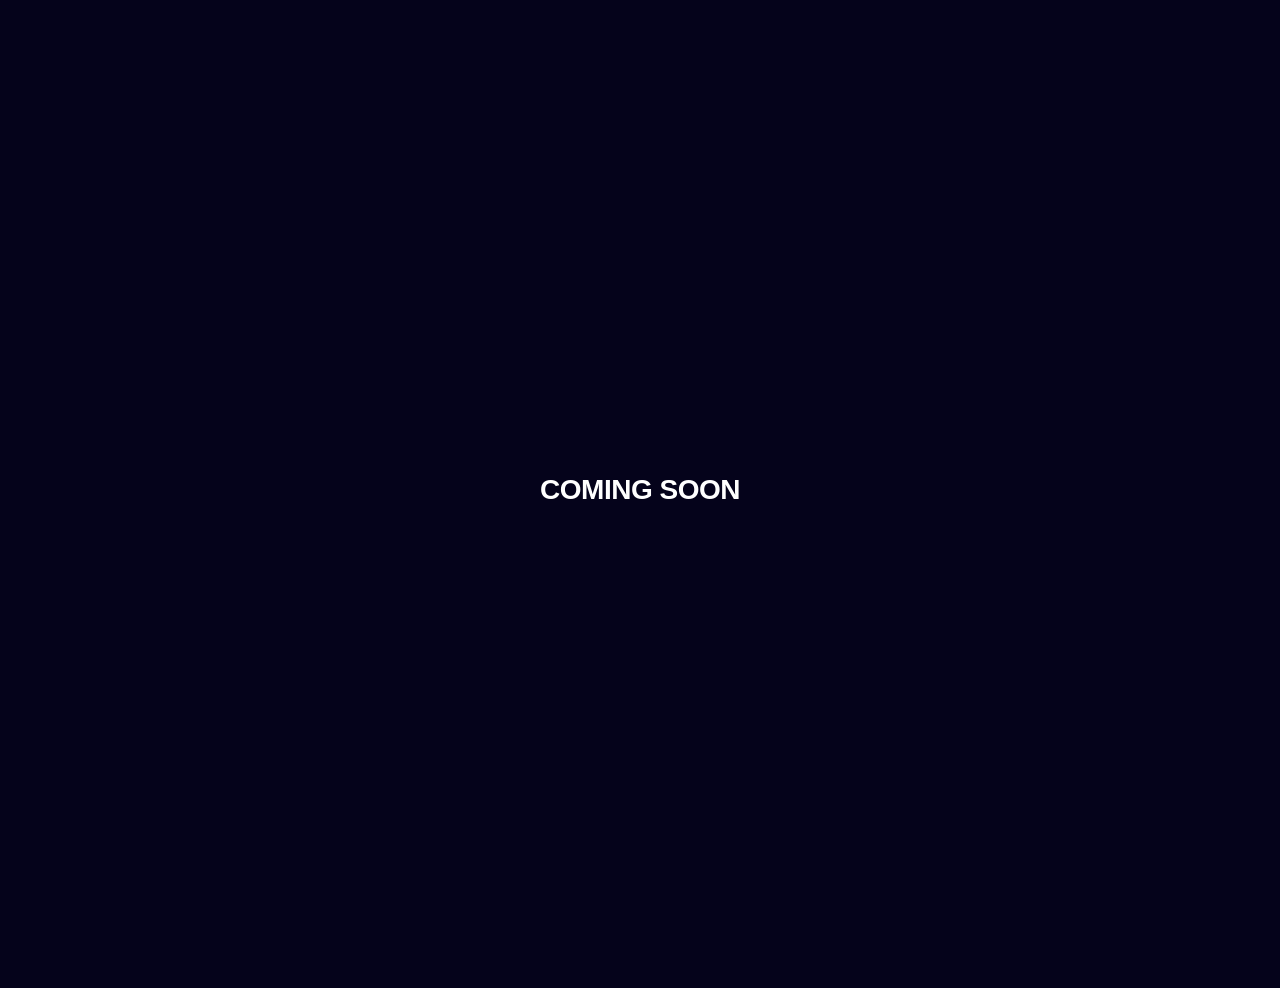
==== about.html @ 297348b5 "Add files via upload" ====
<!DOCTYPE html>
<html lang="en">
<head>
    <meta charset="UTF-8">
    <meta name="viewport" content="width=device-width, initial-scale=1.0">
    <title>About me</title>
    <link rel="stylesheet" href="style.css">
</head>
<body>
    <h1 class="coming">COMING SOON</h1>
</body>
</html>
---- style.css ----
body {
            font-family: Arial, sans-serif;
            background-color: #05031b;
            color: #333;
            margin: 0;
            padding: 40px 20px;
        }
        .container {
            max-width: 800px;
            margin: auto;
            background-color: #ffffff;
            padding: 35px;
            border-radius: 16px;
            text-align: center;
        }
        .badge {
            display: inline-flex; /* Changed to flex so we can space items */
            align-items: center;
            gap: 20px;            /* <--- Controls distance between hyperlinks */
            background: #f1f1f1;
            color: #111;
            font-size: 12px;
            font-weight: 700;
            letter-spacing: 0.5px;
            gap: 50px;
            padding: 8px 45px;    /* Adjusted padding to make it wider/roomier */
            border-radius: 20px;
            margin-bottom: 16px;
        }
        .badge a {
            text-decoration: none;
            color: inherit;
        }
        .badge a:hover{
            color: #1A0DAB;
            transition: 0.3s;
        }
        .profile {
            width: 80px;
            height: 80px;
            background-color: #111;
            border-radius: 50%;
            margin: 0 auto 16px;
            display: flex;
            align-items: center;
            justify-content: center;
            font-size: 28px;
            font-weight: 800;
            color: white;
            letter-spacing: 1px;
        }
        h1 {
            margin: 0 0 8px;
            font-size: 28px;
            letter-spacing: -0.5px;
        }
        .description {
            color: #666;
            line-height: 1.6;
            margin: 0 auto 28px;
            max-width: 480px;
            font-size: 15px;
        }
        .boxes {
            display: flex;
            gap: 15px;
            margin-bottom: 30px;
            text-align: left;
        }
        .box {
            flex: 1;
            background-color: white;
            border: 1.5px solid #e5e7eb;
            padding: 20px 16px;
            border-radius: 12px;
        }
        .box h3 {
            margin: 0 0 6px;
            font-size: 15px;
        }
        .box p {
            color: #666;
            font-size: 13px;
            line-height: 1.5;
            margin: 0 0 10px;
            }
        .price {
            font-weight: 800;
            font-size: 14px;
            color: #111;
        }
        .contact {
            display: flex;
            flex-direction: column;
            gap: 12px;
            padding-top: 24px;
            margin-top: 24px;
            border-top: 1px solid #dddddd;
        }
        .contact a {
            text-decoration: none !important;
            text-align: center;
            padding: 14px 20px;
            border-radius: 10px;
            font-weight: 700;
            font-size: 15px;
            display: block;
        }
        /* 1st = WhatsApp - main black */
        .contact a:nth-child(1) {
            background: #111;
            color: white;
        }
        /* 2nd = Call - white with border */
        .contact a:nth-child(2) {
            background: white;
            color: #111;
            border: 1.5px solid #111;
        }
        /* 3rd = Maps - small gray */
        .contact a:nth-child(3) {
            background: transparent;
            color: #777;
            font-size: 13px;
            padding: 8px;
        }
        .footer {
            margin-top: 20px;
            font-size: 12px;
            color: #999;
        }
        @media (max-width: 600px) {
            .boxes {
                flex-direction: column;
            }
            .container {
                padding: 28px 20px;
            }
        }
        .coming{
            display: flex;
            justify-content: center;
            align-items: center;
            color: white;
            height: 100vh
             }
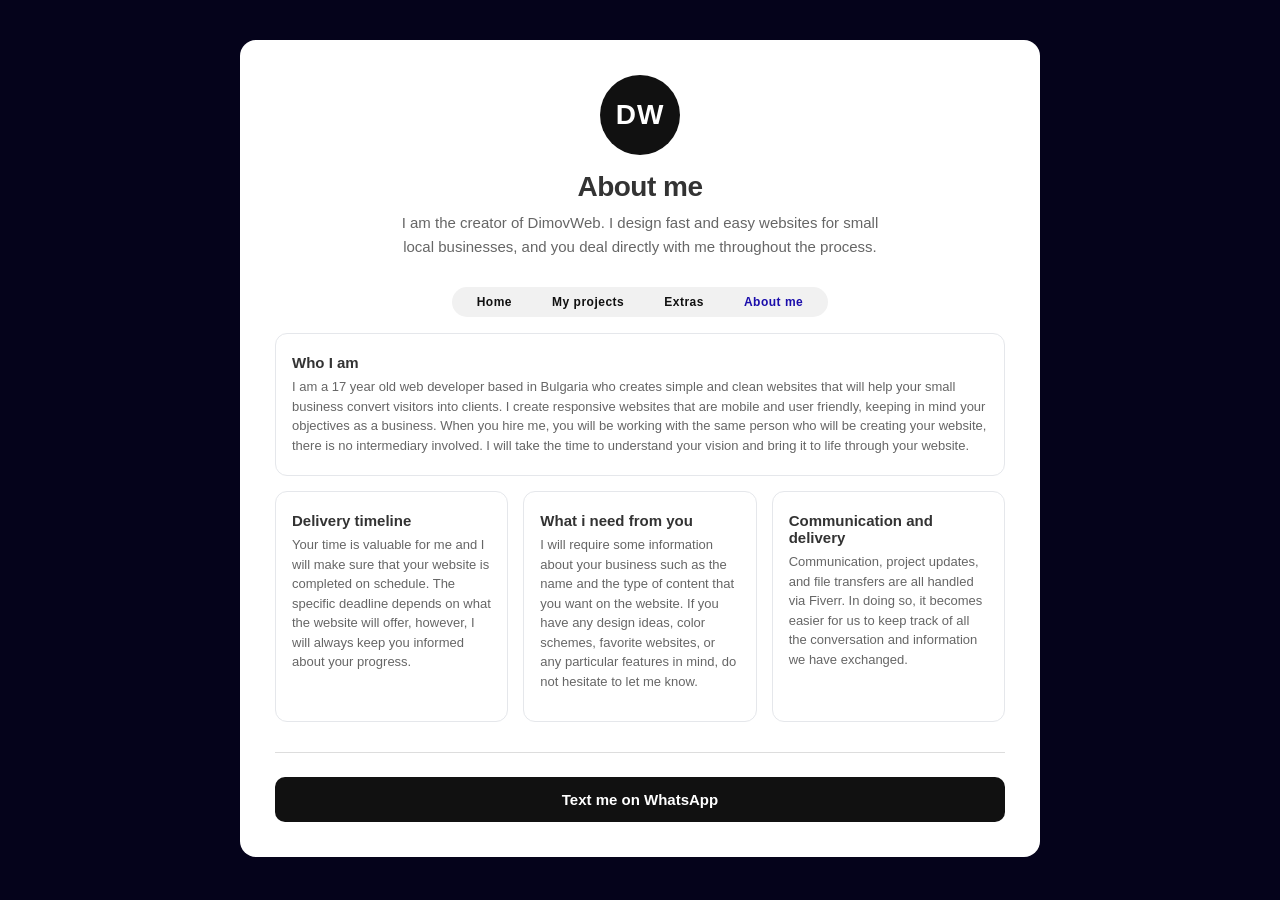
==== commit de11f47c: "Revamp About page with new layout and information Updated the About page with new content and styles" ====
--- a/about.html
+++ b/about.html
@@ -1,12 +1,93 @@
 <!DOCTYPE html>
 <html lang="en">
+
 <head>
     <meta charset="UTF-8">
     <meta name="viewport" content="width=device-width, initial-scale=1.0">
-    <title>About me</title>
+    <title>About me | DimovWeb</title>
     <link rel="stylesheet" href="style.css">
+    <style>
+        /* only extras for the About page, everything else comes from style.css */
+        .badge a.active {
+            color: #1A0DAB;
+        }
+
+        .about-box {
+            background-color: white;
+            border: 1.5px solid #e5e7eb;
+            padding: 20px 16px;
+            border-radius: 12px;
+            text-align: left;
+            margin-bottom: 15px;
+        }
+
+        .about-box h3 {
+            margin: 0 0 6px;
+            font-size: 15px;
+        }
+
+        .about-box p {
+            color: #666;
+            font-size: 13px;
+            line-height: 1.5;
+            margin: 0;
+        }
+
+        .about-box p+p {
+            margin-top: 10px;
+        }
+    </style>
 </head>
+
 <body>
-    <h1 class="coming">COMING SOON</h1>
+    <div class="container">
+        <div class="profile">DW</div>
+        <h1>About me</h1>
+        <p class="description">
+            I am the creator of DimovWeb. I design fast and easy websites for small local businesses, and you deal
+            directly with me throughout the process.
+        </p>
+        <div class="badge">
+            <a href="index.html">Home</a>
+            <a href="work.html">My projects</a>
+            <a href="pricing.html">Extras</a>
+            <a href="about.html" class="active">About me</a>
+        </div>
+
+        <div class="about-box">
+            <h3>Who I am</h3>
+            <p>I am a 17 year old web developer based in Bulgaria who creates simple and clean websites that will
+                help your small business convert visitors into clients. I create responsive websites that are mobile
+                and user friendly, keeping in mind your objectives as a business. When you hire me, you will be
+                working with the same person who will be creating your website, there is no intermediary involved. I
+                will take the time to understand your vision and bring it to life through your website.
+            </p>
+        </div>
+
+        <div class="boxes">
+            <div class="box">
+                <h3>Delivery timeline</h3>
+                <p>Your time is valuable for me and I will make sure that your website is completed on schedule.
+                    The specific deadline depends on what the website will offer, however, I will
+                    always keep you informed about your progress.</p>
+            </div>
+            <div class="box">
+                <h3>What i need from you</h3>
+                <p>I will require some information about your business such as the name and the type of content that you
+                    want on the website. If you have any design ideas, color schemes, favorite websites, or any
+                    particular features in mind, do not hesitate to let me know.</p>
+            </div>
+            <div class="box">
+                <h3>Communication and delivery</h3>
+                <p>Communication, project updates, and file transfers are all handled via Fiverr. In doing so, it
+                    becomes easier for us to keep track of all the conversation and information we have exchanged.</p>
+            </div>
+        </div>
+
+        <div class="contact">
+            <a href="https://wa.me/359894344200?text=Hello!">Text me on WhatsApp</a>
+        </div>
+    </div>
 </body>
-</html>+
+</html>
--- a/style.css
+++ b/style.css
@@ -12,26 +12,30 @@
             padding: 35px;
             border-radius: 16px;
             text-align: center;
+            box-sizing: border-box; /* Ensures padding doesn't break width */
         }
         .badge {
-            display: inline-flex; /* Changed to flex so we can space items */
+            display: inline-flex;
             align-items: center;
-            gap: 20px;            /* <--- Controls distance between hyperlinks */
+            justify-content: center;
+            flex-wrap: wrap;       /* Allows links to wrap gracefully on super small screens if needed */
+            gap: 40px;             /* Clean spacing between your hyperlinks */
             background: #f1f1f1;
             color: #111;
             font-size: 12px;
             font-weight: 700;
             letter-spacing: 0.5px;
-            gap: 50px;
-            padding: 8px 45px;    /* Adjusted padding to make it wider/roomier */
+            padding: 8px 25px;     /* Balanced padding so it fits well on mobile */
             border-radius: 20px;
             margin-bottom: 16px;
+            max-width: 100%;       /* Prevents it from overflowing the container */
+            box-sizing: border-box;
         }
         .badge a {
             text-decoration: none;
             color: inherit;
         }
-        .badge a:hover{
+        .badge a:hover {
             color: #1A0DAB;
             transition: 0.3s;
         }
@@ -83,7 +87,7 @@
             font-size: 13px;
             line-height: 1.5;
             margin: 0 0 10px;
-            }
+        }
         .price {
             font-weight: 800;
             font-size: 14px;
@@ -130,17 +134,24 @@
             color: #999;
         }
         @media (max-width: 600px) {
+            body {
+                padding: 20px 10px; /* Gives a bit more edge breathing room on small phones */
+            }
             .boxes {
                 flex-direction: column;
             }
             .container {
-                padding: 28px 20px;
+                padding: 24px 16px;
+            }
+            .badge {
+                gap: 25px; /* Slightly tighter gap on mobile screens so it doesn't overflow */
+                padding: 8px 18px;
             }
         }
-        .coming{
+        .coming {
             display: flex;
             justify-content: center;
             align-items: center;
             color: white;
-            height: 100vh
-             }+            height: 100vh;
+        }
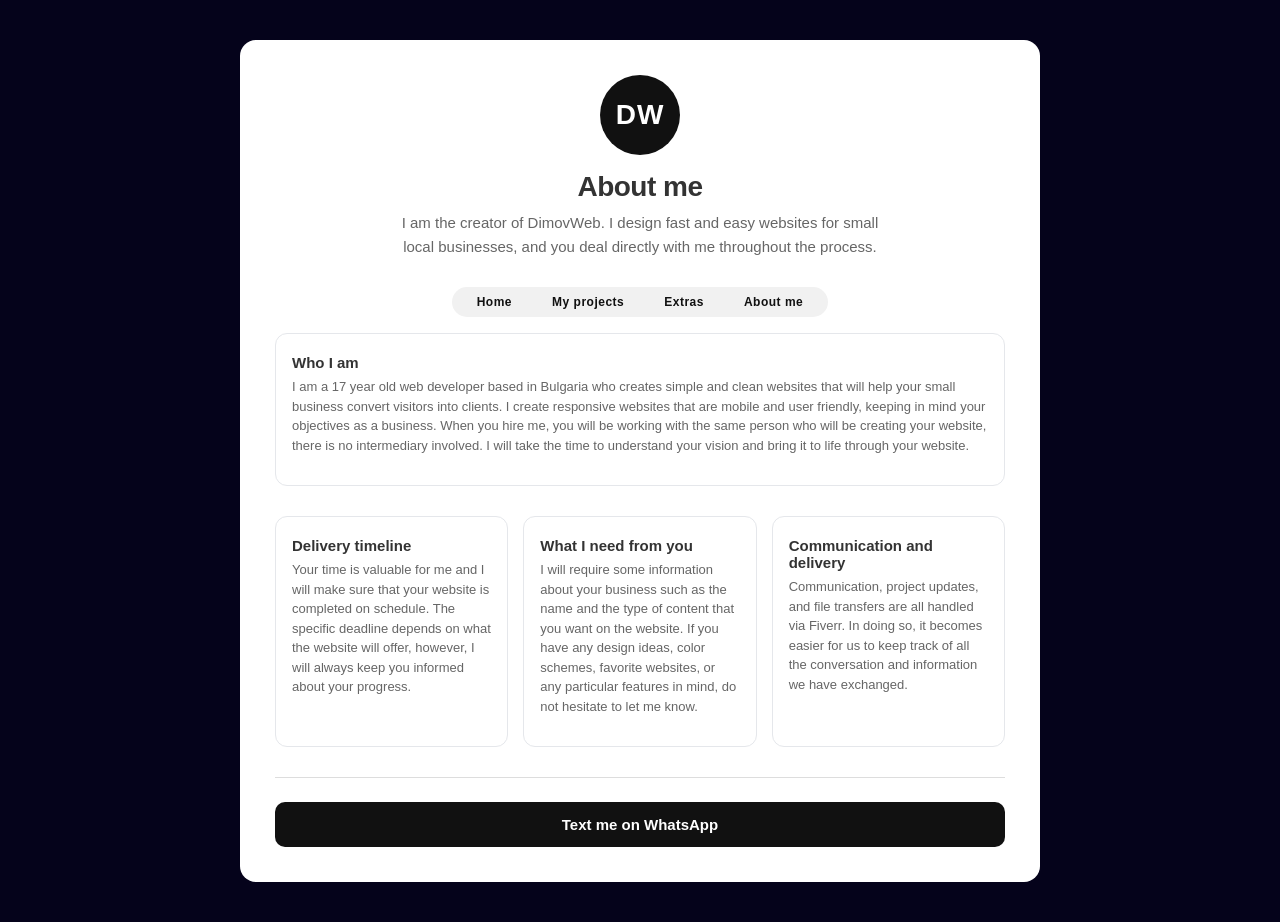
==== commit b38976f1: "Refactor about.html for improved structure and semantics Removed inline styles and updated HTML stru" ====
--- a/about.html
+++ b/about.html
@@ -1,86 +1,44 @@
 <!DOCTYPE html>
 <html lang="en">
-
 <head>
     <meta charset="UTF-8">
     <meta name="viewport" content="width=device-width, initial-scale=1.0">
     <title>About me | DimovWeb</title>
     <link rel="stylesheet" href="style.css">
-    <style>
-        /* only extras for the About page, everything else comes from style.css */
-        .badge a.active {
-            color: #1A0DAB;
-        }
-
-        .about-box {
-            background-color: white;
-            border: 1.5px solid #e5e7eb;
-            padding: 20px 16px;
-            border-radius: 12px;
-            text-align: left;
-            margin-bottom: 15px;
-        }
-
-        .about-box h3 {
-            margin: 0 0 6px;
-            font-size: 15px;
-        }
-
-        .about-box p {
-            color: #666;
-            font-size: 13px;
-            line-height: 1.5;
-            margin: 0;
-        }
-
-        .about-box p+p {
-            margin-top: 10px;
-        }
-    </style>
 </head>
-
 <body>
     <div class="container">
         <div class="profile">DW</div>
         <h1>About me</h1>
         <p class="description">
-            I am the creator of DimovWeb. I design fast and easy websites for small local businesses, and you deal
-            directly with me throughout the process.
+            I am the creator of DimovWeb. I design fast and easy websites for small local businesses, and you deal directly with me throughout the process.
         </p>
-        <div class="badge">
+        <nav class="badge">
             <a href="index.html">Home</a>
             <a href="work.html">My projects</a>
             <a href="pricing.html">Extras</a>
             <a href="about.html" class="active">About me</a>
-        </div>
+        </nav>
 
-        <div class="about-box">
-            <h3>Who I am</h3>
-            <p>I am a 17 year old web developer based in Bulgaria who creates simple and clean websites that will
-                help your small business convert visitors into clients. I create responsive websites that are mobile
-                and user friendly, keeping in mind your objectives as a business. When you hire me, you will be
-                working with the same person who will be creating your website, there is no intermediary involved. I
-                will take the time to understand your vision and bring it to life through your website.
-            </p>
+        <div class="boxes">
+            <div class="box">
+                <h3>Who I am</h3>
+                <p>I am a 17 year old web developer based in Bulgaria who creates simple and clean websites that will help your small business convert visitors into clients. I create responsive websites that are mobile and user friendly, keeping in mind your objectives as a business. When you hire me, you will be working with the same person who will be creating your website, there is no intermediary involved. I will take the time to understand your vision and bring it to life through your website.</p>
+            </div>
         </div>
 
         <div class="boxes">
             <div class="box">
                 <h3>Delivery timeline</h3>
-                <p>Your time is valuable for me and I will make sure that your website is completed on schedule.
-                    The specific deadline depends on what the website will offer, however, I will
-                    always keep you informed about your progress.</p>
+                <p>Your time is valuable for me and I will make sure that your website is completed on schedule. The specific deadline depends on what the website will offer, however, I will always keep you informed about your progress.</p>
             </div>
             <div class="box">
-                <h3>What i need from you</h3>
-                <p>I will require some information about your business such as the name and the type of content that you
-                    want on the website. If you have any design ideas, color schemes, favorite websites, or any
-                    particular features in mind, do not hesitate to let me know.</p>
+                <h3>What I need from you</h3>
+                <p>I will require some information about your business such as the name and the type of content that you want on the website. If you have any design ideas, color schemes, favorite websites, or any particular features in mind, do not hesitate to let me know.</p>
             </div>
             <div class="box">
                 <h3>Communication and delivery</h3>
-                <p>Communication, project updates, and file transfers are all handled via Fiverr. In doing so, it
-                    becomes easier for us to keep track of all the conversation and information we have exchanged.</p>
+                <p>Communication, project updates, and file transfers are all handled via Fiverr. In doing so, it becomes easier for us to keep track of all the conversation and information we have exchanged.</p>
             </div>
         </div>
 
@@ -89,5 +47,4 @@
         </div>
     </div>
 </body>
-
 </html>
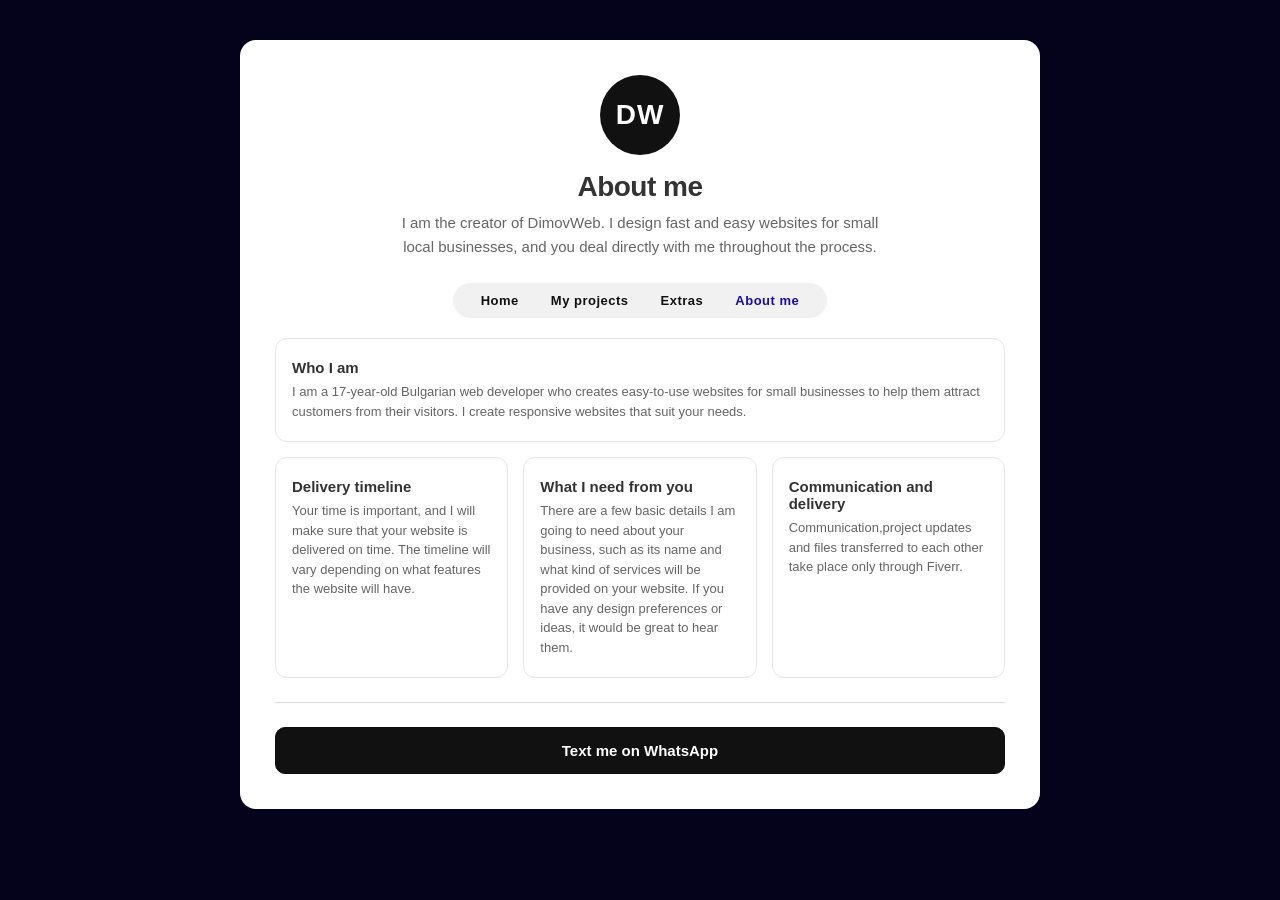
==== commit c5d2c17f: "Revise About page content and structure Updated the content and structure of the About page to enhan" ====
--- a/about.html
+++ b/about.html
@@ -3,7 +3,7 @@
 <head>
     <meta charset="UTF-8">
     <meta name="viewport" content="width=device-width, initial-scale=1.0">
-    <title>About me | DimovWeb</title>
+    <title>About me</title>
     <link rel="stylesheet" href="style.css">
 </head>
 <body>
@@ -23,22 +23,22 @@
         <div class="boxes">
             <div class="box">
                 <h3>Who I am</h3>
-                <p>I am a 17 year old web developer based in Bulgaria who creates simple and clean websites that will help your small business convert visitors into clients. I create responsive websites that are mobile and user friendly, keeping in mind your objectives as a business. When you hire me, you will be working with the same person who will be creating your website, there is no intermediary involved. I will take the time to understand your vision and bring it to life through your website.</p>
+                <p>I am a 17-year-old Bulgarian web developer who creates easy-to-use websites for small businesses to help them attract customers from their visitors. I create responsive websites that suit your needs.</p>
             </div>
         </div>
 
         <div class="boxes">
             <div class="box">
                 <h3>Delivery timeline</h3>
-                <p>Your time is valuable for me and I will make sure that your website is completed on schedule. The specific deadline depends on what the website will offer, however, I will always keep you informed about your progress.</p>
+                <p>Your time is important, and I will make sure that your website is delivered on time. The timeline will vary depending on what features the website will have.</p>
             </div>
             <div class="box">
                 <h3>What I need from you</h3>
-                <p>I will require some information about your business such as the name and the type of content that you want on the website. If you have any design ideas, color schemes, favorite websites, or any particular features in mind, do not hesitate to let me know.</p>
+                <p>There are a few basic details I am going to need about your business, such as its name and what kind of services will be provided on your website. If you have any design preferences or ideas, it would be great to hear them.</p>
             </div>
             <div class="box">
                 <h3>Communication and delivery</h3>
-                <p>Communication, project updates, and file transfers are all handled via Fiverr. In doing so, it becomes easier for us to keep track of all the conversation and information we have exchanged.</p>
+                <p>Communication,project updates and files transferred to each other take place only through Fiverr.</p>
             </div>
         </div>
 
--- a/style.css
+++ b/style.css
@@ -1,157 +1,147 @@
+* { box-sizing: border-box; }
+
 body {
-            font-family: Arial, sans-serif;
-            background-color: #05031b;
-            color: #333;
-            margin: 0;
-            padding: 40px 20px;
-        }
-        .container {
-            max-width: 800px;
-            margin: auto;
-            background-color: #ffffff;
-            padding: 35px;
-            border-radius: 16px;
-            text-align: center;
-            box-sizing: border-box; /* Ensures padding doesn't break width */
-        }
-        .badge {
-            display: inline-flex;
-            align-items: center;
-            justify-content: center;
-            flex-wrap: wrap;       /* Allows links to wrap gracefully on super small screens if needed */
-            gap: 40px;             /* Clean spacing between your hyperlinks */
-            background: #f1f1f1;
-            color: #111;
-            font-size: 12px;
-            font-weight: 700;
-            letter-spacing: 0.5px;
-            padding: 8px 25px;     /* Balanced padding so it fits well on mobile */
-            border-radius: 20px;
-            margin-bottom: 16px;
-            max-width: 100%;       /* Prevents it from overflowing the container */
-            box-sizing: border-box;
-        }
-        .badge a {
-            text-decoration: none;
-            color: inherit;
-        }
-        .badge a:hover {
-            color: #1A0DAB;
-            transition: 0.3s;
-        }
-        .profile {
-            width: 80px;
-            height: 80px;
-            background-color: #111;
-            border-radius: 50%;
-            margin: 0 auto 16px;
-            display: flex;
-            align-items: center;
-            justify-content: center;
-            font-size: 28px;
-            font-weight: 800;
-            color: white;
-            letter-spacing: 1px;
-        }
-        h1 {
-            margin: 0 0 8px;
-            font-size: 28px;
-            letter-spacing: -0.5px;
-        }
-        .description {
-            color: #666;
-            line-height: 1.6;
-            margin: 0 auto 28px;
-            max-width: 480px;
-            font-size: 15px;
-        }
-        .boxes {
-            display: flex;
-            gap: 15px;
-            margin-bottom: 30px;
-            text-align: left;
-        }
-        .box {
-            flex: 1;
-            background-color: white;
-            border: 1.5px solid #e5e7eb;
-            padding: 20px 16px;
-            border-radius: 12px;
-        }
-        .box h3 {
-            margin: 0 0 6px;
-            font-size: 15px;
-        }
-        .box p {
-            color: #666;
-            font-size: 13px;
-            line-height: 1.5;
-            margin: 0 0 10px;
-        }
-        .price {
-            font-weight: 800;
-            font-size: 14px;
-            color: #111;
-        }
-        .contact {
-            display: flex;
-            flex-direction: column;
-            gap: 12px;
-            padding-top: 24px;
-            margin-top: 24px;
-            border-top: 1px solid #dddddd;
-        }
-        .contact a {
-            text-decoration: none !important;
-            text-align: center;
-            padding: 14px 20px;
-            border-radius: 10px;
-            font-weight: 700;
-            font-size: 15px;
-            display: block;
-        }
-        /* 1st = WhatsApp - main black */
-        .contact a:nth-child(1) {
-            background: #111;
-            color: white;
-        }
-        /* 2nd = Call - white with border */
-        .contact a:nth-child(2) {
-            background: white;
-            color: #111;
-            border: 1.5px solid #111;
-        }
-        /* 3rd = Maps - small gray */
-        .contact a:nth-child(3) {
-            background: transparent;
-            color: #777;
-            font-size: 13px;
-            padding: 8px;
-        }
-        .footer {
-            margin-top: 20px;
-            font-size: 12px;
-            color: #999;
-        }
-        @media (max-width: 600px) {
-            body {
-                padding: 20px 10px; /* Gives a bit more edge breathing room on small phones */
-            }
-            .boxes {
-                flex-direction: column;
-            }
-            .container {
-                padding: 24px 16px;
-            }
-            .badge {
-                gap: 25px; /* Slightly tighter gap on mobile screens so it doesn't overflow */
-                padding: 8px 18px;
-            }
-        }
-        .coming {
-            display: flex;
-            justify-content: center;
-            align-items: center;
-            color: white;
-            height: 100vh;
-        }
+    font-family: Arial, sans-serif;
+    background-color: #05031b;
+    color: #333;
+    margin: 0;
+    padding: 40px 20px;
+}
+
+.container {
+    max-width: 800px;
+    margin: auto;
+    background-color: #ffffff;
+    padding: 35px;
+    border-radius: 16px;
+    text-align: center;
+}
+
+/* ---------- Navigation ---------- */
+.badge {
+    display: inline-flex;
+    flex-wrap: wrap;              /* fixes overflow on phones */
+    justify-content: center;
+    align-items: center;
+    gap: 12px 32px;
+    background: #f1f1f1;
+    color: #111;
+    font-size: 13px;
+    font-weight: 700;
+    letter-spacing: 0.5px;
+    padding: 10px 28px;
+    border-radius: 20px;
+    margin-bottom: 20px;
+}
+.badge a {
+    text-decoration: none;
+    color: inherit;
+    transition: color 0.3s;       /* on the base state so it animates both ways */
+}
+.badge a:hover,
+.badge a.active { color: #1A0DAB; }
+
+/* ---------- Header ---------- */
+.profile {
+    width: 80px;
+    height: 80px;
+    background-color: #111;
+    border-radius: 50%;
+    margin: 0 auto 16px;
+    display: flex;
+    align-items: center;
+    justify-content: center;
+    font-size: 28px;
+    font-weight: 800;
+    color: white;
+    letter-spacing: 1px;
+}
+h1 {
+    margin: 0 0 8px;
+    font-size: 28px;
+    letter-spacing: -0.5px;
+}
+.description {
+    color: #666;
+    line-height: 1.6;
+    margin: 0 auto 24px;
+    max-width: 480px;
+    font-size: 15px;
+}
+
+/* ---------- Cards ---------- */
+.boxes {
+    display: flex;
+    gap: 15px;
+    margin-bottom: 15px;
+    text-align: left;
+}
+.box {
+    flex: 1;
+    background-color: white;
+    border: 1.5px solid #e5e7eb;
+    padding: 20px 16px;
+    border-radius: 12px;
+}
+.box h3 {
+    margin: 0 0 6px;
+    font-size: 15px;
+}
+.box p {
+    color: #666;
+    font-size: 13px;
+    line-height: 1.5;
+    margin: 0 0 10px;
+}
+.box p:last-child { margin-bottom: 0; }
+.box p + p { margin-top: 10px; }
+.price {
+    font-weight: 800;
+    font-size: 14px;
+    color: #111;
+}
+
+/* ---------- Contact ---------- */
+.contact {
+    display: flex;
+    flex-direction: column;
+    gap: 12px;
+    padding-top: 24px;
+    margin-top: 24px;
+    border-top: 1px solid #dddddd;
+}
+.contact a {
+    display: block;
+    text-decoration: none;
+    text-align: center;
+    padding: 14px 20px;
+    border-radius: 10px;
+    font-weight: 700;
+    font-size: 15px;
+    background: #111;
+    color: white;
+    border: 1.5px solid #111;
+    transition: background 0.3s;
+}
+.contact a:hover { background: #333; }
+
+/* ---------- Keyboard focus ---------- */
+a:focus-visible {
+    outline: 3px solid #1A0DAB;
+    outline-offset: 3px;
+}
+
+/* ---------- Mobile ---------- */
+@media (max-width: 600px) {
+    body { padding: 20px 12px; }
+    .container { padding: 28px 20px; }
+    .boxes { flex-direction: column; }
+    .badge { gap: 10px 20px; padding: 10px 18px; }
+}
+.coming{
+    display: flex;
+    justify-content: center;
+    align-items: center;
+    color: white;
+    height: 100vh;
+}
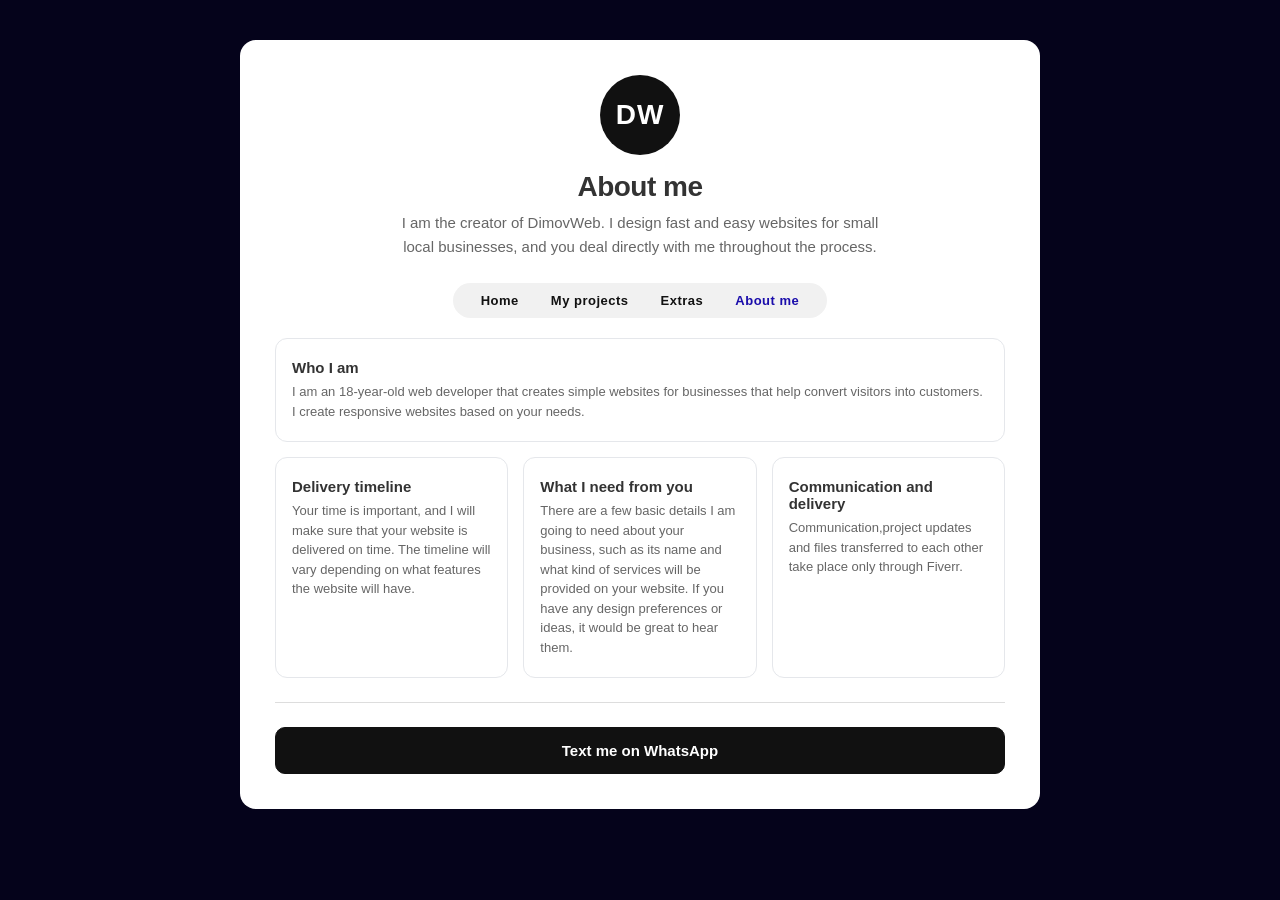
==== commit 351eb9be: "Revise profile age and description in about.html Updated age and description in the profile section." ====
--- a/about.html
+++ b/about.html
@@ -23,7 +23,7 @@
         <div class="boxes">
             <div class="box">
                 <h3>Who I am</h3>
-                <p>I am a 17-year-old Bulgarian web developer who creates easy-to-use websites for small businesses to help them attract customers from their visitors. I create responsive websites that suit your needs.</p>
+                <p>I am an 18-year-old web developer that creates simple websites for businesses that help convert visitors into customers. I create responsive websites based on your needs.</p>
             </div>
         </div>
 
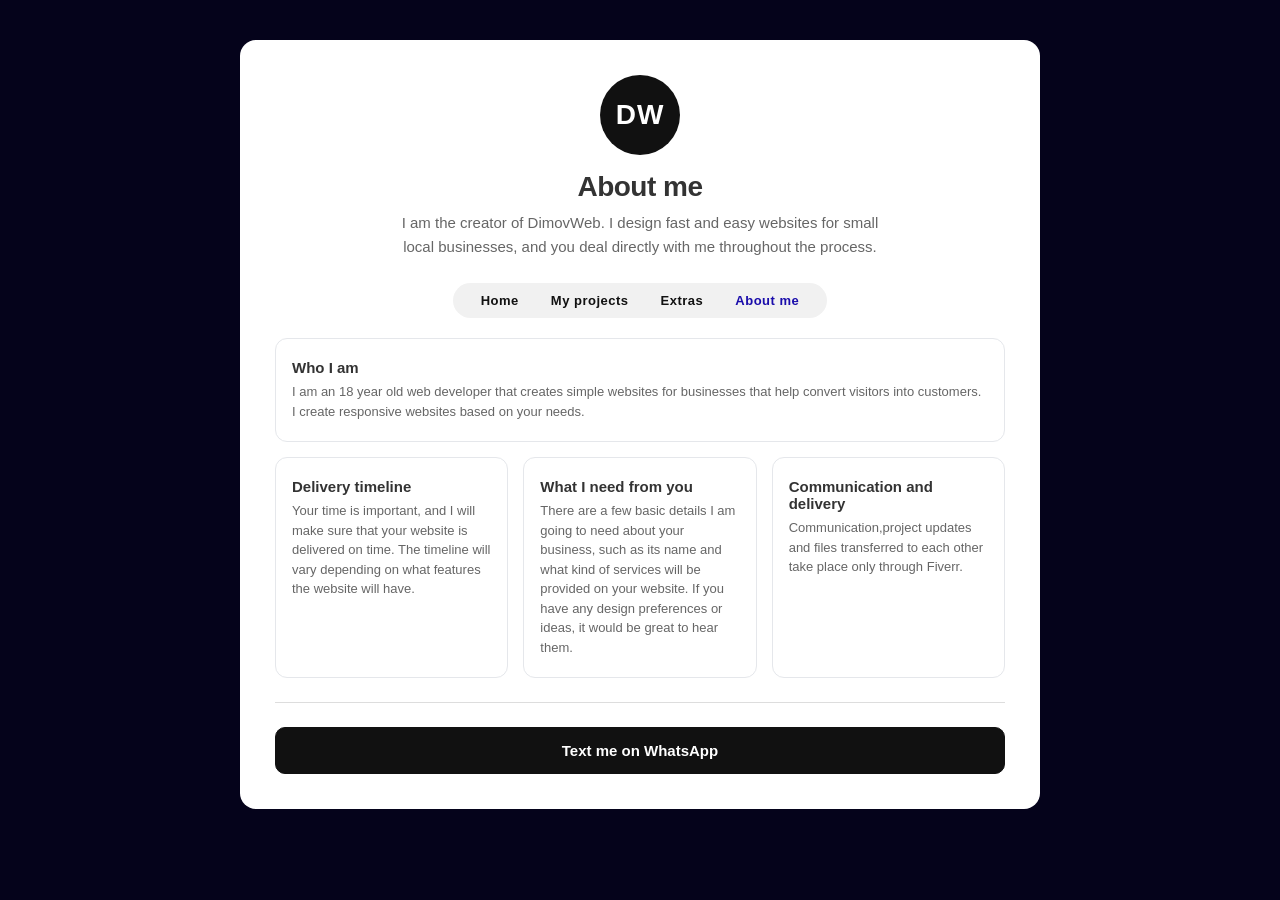
==== commit 1255830b: "Refactor about.html for clarity and consistency Updated content and formatting in the about.html fil" ====
--- a/about.html
+++ b/about.html
@@ -23,7 +23,7 @@
         <div class="boxes">
             <div class="box">
                 <h3>Who I am</h3>
-                <p>I am an 18-year-old web developer that creates simple websites for businesses that help convert visitors into customers. I create responsive websites based on your needs.</p>
+                <p>I am an 18 year old web developer that creates simple websites for businesses that help convert visitors into customers. I create responsive websites based on your needs.</p>
             </div>
         </div>
 
